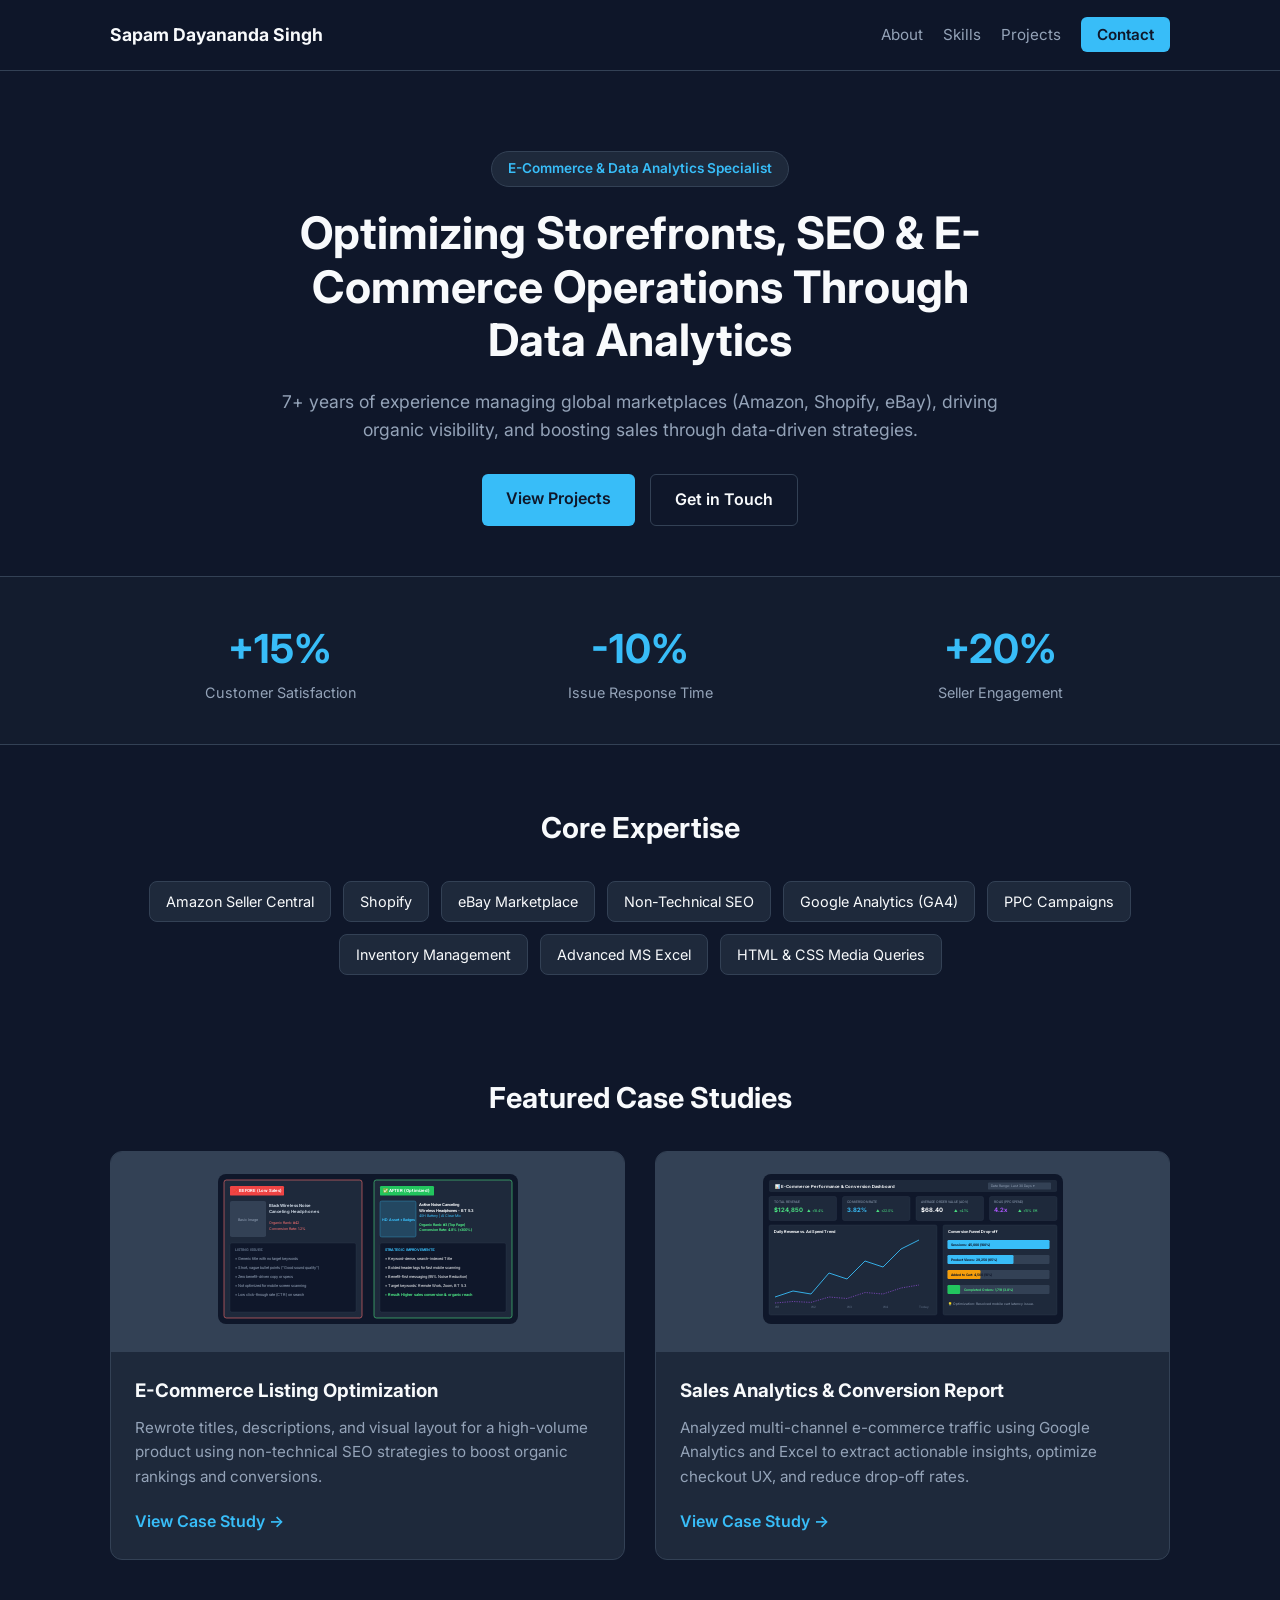
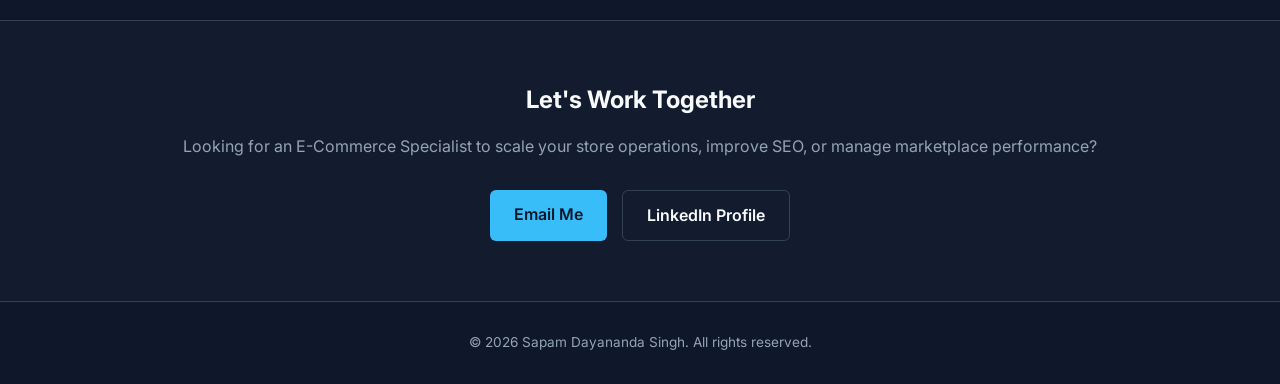
==== index.html @ 830c63ee "Add files via upload" ====
<!DOCTYPE html>
<html lang="en">
<head>
    <meta charset="UTF-8">
    <meta name="viewport" content="width=device-width, initial-scale=1.0">
    <title>Sapam Dayananda Singh | E-Commerce Specialist</title>
    <link rel="stylesheet" href="style.css">
    <!-- Google Fonts -->
    <link href="https://fonts.googleapis.com/css2?family=Inter:wght@300;400;600;700&display=swap" rel="stylesheet">
</head>
<body>

    <!-- Header / Navbar -->
    <header class="navbar">
        <div class="container nav-container">
            <a href="#" class="logo">Sapam Dayananda Singh</a>
            
            <!-- Mobile Menu Button -->
            <button class="mobile-toggle" aria-label="Toggle Menu" onclick="document.querySelector('.nav-links').classList.toggle('active')">
                &#9776;
            </button>

            <nav>
                <ul class="nav-links">
                    <li><a href="#about">About</a></li>
                    <li><a href="#skills">Skills</a></li>
                    <li><a href="#projects">Projects</a></li>
                    <li><a href="#contact" class="btn-nav">Contact</a></li>
                </ul>
            </nav>
        </div>
    </header>

    <!-- Hero Section -->
    <section class="hero" id="about">
        <div class="container hero-container">
            <span class="badge">E-Commerce & Data Analytics Specialist</span>
            <h1>Optimizing Storefronts, SEO & E-Commerce Operations Through Data Analytics</h1>
            <p>7+ years of experience managing global marketplaces (Amazon, Shopify, eBay), driving organic visibility, and boosting sales through data-driven strategies.</p>
            <div class="hero-btns">
                <a href="#projects" class="btn btn-primary">View Projects</a>
                <a href="#contact" class="btn btn-secondary">Get in Touch</a>
            </div>
        </div>
    </section>

    <!-- Metrics Bar -->
    <section class="metrics">
        <div class="container metrics-grid">
            <div class="metric-card">
                <h3>+15%</h3>
                <p>Customer Satisfaction</p>
            </div>
            <div class="metric-card">
                <h3>-10%</h3>
                <p>Issue Response Time</p>
            </div>
            <div class="metric-card">
                <h3>+20%</h3>
                <p>Seller Engagement</p>
            </div>
        </div>
    </section>

    <!-- Core Skills -->
    <section class="skills" id="skills">
        <div class="container">
            <h2 class="section-title">Core Expertise</h2>
            <div class="skills-tags">
                <span class="tag">Amazon Seller Central</span>
                <span class="tag">Shopify</span>
                <span class="tag">eBay Marketplace</span>
                <span class="tag">Non-Technical SEO</span>
                <span class="tag">Google Analytics (GA4)</span>
                <span class="tag">PPC Campaigns</span>
                <span class="tag">Inventory Management</span>
                <span class="tag">Advanced MS Excel</span>
                <span class="tag">HTML & CSS Media Queries</span>
            </div>
        </div>
    </section>

    <!-- Featured Projects / Case Studies -->
    <section class="projects" id="projects">
        <div class="container">
            <h2 class="section-title">Featured Case Studies</h2>
            <div class="projects-grid">

                <!-- Project 1 -->
                <div class="project-card">
                    <div class="project-img-placeholder">
                        <span><svg xmlns="http://www.w3.org/2000/svg" viewBox="0 0 1000 500" style="width: 100%; height: auto; border-radius: 8px; font-family: 'Inter', system-ui, sans-serif;">
  <!-- Background -->
  <rect width="1000" height="500" fill="#0f172a" rx="12"/>
  
  <!-- LEFT SIDE: BEFORE (Unoptimized) -->
  <g transform="translate(20, 20)">
    <!-- Card Container -->
    <rect width="460" height="460" fill="#1e293b" rx="8" stroke="#f87171" stroke-width="2"/>
    
    <!-- Header Badge -->
    <rect x="20" y="20" width="180" height="32" fill="#ef4444" rx="4"/>
    <text x="30" y="41" fill="#ffffff" font-size="14" font-weight="bold">❌ BEFORE (Low Sales)</text>
    
    <!-- Mock Product Image Placeholder -->
    <rect x="20" y="70" width="120" height="120" fill="#334155" rx="6"/>
    <text x="80" y="135" fill="#94a3b8" font-size="12" text-anchor="middle">Basic Image</text>
    
    <!-- Title -->
    <text x="150" y="90" fill="#cbd5e1" font-size="14" font-weight="bold">Black Wireless Noise</text>
    <text x="150" y="110" fill="#cbd5e1" font-size="14" font-weight="bold">Canceling Headphones</text>
    
    <!-- Weak Metrics -->
    <text x="150" y="145" fill="#f87171" font-size="12">Organic Rank: #42</text>
    <text x="150" y="165" fill="#f87171" font-size="12">Conversion Rate: 1.2%</text>
    
    <!-- Unoptimized Copy Box -->
    <rect x="20" y="210" width="420" height="230" fill="#0f172a" rx="6" stroke="#334155"/>
    <text x="35" y="235" fill="#64748b" font-size="12" font-weight="bold">LISTING ISSUES:</text>
    
    <text x="35" y="265" fill="#94a3b8" font-size="13">• Generic title with no target keywords</text>
    <text x="35" y="295" fill="#94a3b8" font-size="13">• Short, vague bullet points ("Good sound quality")</text>
    <text x="35" y="325" fill="#94a3b8" font-size="13">• Zero benefit-driven copy or specs</text>
    <text x="35" y="355" fill="#94a3b8" font-size="13">• Not optimized for mobile screen scanning</text>
    <text x="35" y="385" fill="#94a3b8" font-size="13">• Low click-through rate (CTR) on search</text>
  </g>
  
  <!-- RIGHT SIDE: AFTER (Optimized) -->
  <g transform="translate(520, 20)">
    <!-- Card Container -->
    <rect width="460" height="460" fill="#1e293b" rx="8" stroke="#4ade80" stroke-width="2"/>
    
    <!-- Header Badge -->
    <rect x="20" y="20" width="180" height="32" fill="#22c55e" rx="4"/>
    <text x="30" y="41" fill="#ffffff" font-size="14" font-weight="bold">✅ AFTER (Optimized)</text>
    
    <!-- Mock Product Image Placeholder -->
    <rect x="20" y="70" width="120" height="120" fill="#38bdf8" fill-opacity="0.2" stroke="#38bdf8" rx="6"/>
    <text x="80" y="135" fill="#38bdf8" font-size="12" font-weight="bold" text-anchor="middle">HD Asset + Badges</text>
    
    <!-- Title -->
    <text x="150" y="88" fill="#f8fafc" font-size="13" font-weight="bold">Active Noise Canceling</text>
    <text x="150" y="106" fill="#f8fafc" font-size="13" font-weight="bold">Wireless Headphones - BT 5.3</text>
    <text x="150" y="124" fill="#38bdf8" font-size="12">40H Battery | AI Clear Mic</text>
    
    <!-- Strong Metrics -->
    <text x="150" y="152" fill="#4ade80" font-size="12" font-weight="bold">Organic Rank: #3 (Top Page)</text>
    <text x="150" y="170" fill="#4ade80" font-size="12" font-weight="bold">Conversion Rate: 4.8% (+300%)</text>
    
    <!-- Optimized Copy Box -->
    <rect x="20" y="210" width="420" height="230" fill="#0f172a" rx="6" stroke="#334155"/>
    <text x="35" y="235" fill="#38bdf8" font-size="12" font-weight="bold">STRATEGIC IMPROVEMENTS:</text>
    
    <text x="35" y="265" fill="#f8fafc" font-size="13">• Keyword-dense, search-indexed Title</text>
    <text x="35" y="295" fill="#f8fafc" font-size="13">• Bolded header tags for fast mobile scanning</text>
    <text x="35" y="325" fill="#f8fafc" font-size="13">• Benefit-first messaging (95% Noise Reduction)</text>
    <text x="35" y="355" fill="#f8fafc" font-size="13">• Target keywords: Remote Work, Zoom, BT 5.3</text>
    <text x="35" y="385" fill="#4ade80" font-size="13" font-weight="bold">• Result: Higher sales conversion & organic reach</text>
  </g>
</svg></span>
                    </div>
                    <div class="project-content">
                        <h3>E-Commerce Listing Optimization</h3>
                        <p>Rewrote titles, descriptions, and visual layout for a high-volume product using non-technical SEO strategies to boost organic rankings and conversions.</p>
                        <a href="case-study-1.html" class="project-link">View Case Study &rarr;</a>
                    </div>
                </div>

                <!-- Project 2 -->
                <div class="project-card">
                    <div class="project-img-placeholder">
                        <span><svg xmlns="http://www.w3.org/2000/svg" viewBox="0 0 1000 500" style="width: 100%; height: auto; border-radius: 8px; font-family: 'Inter', system-ui, sans-serif;">
  <!-- Dashboard Background -->
  <rect width="1000" height="500" fill="#0f172a" rx="12"/>
  
  <!-- Top Navigation Bar Placeholder -->
  <rect x="20" y="20" width="960" height="40" fill="#1e293b" rx="6"/>
  <text x="40" y="45" fill="#f8fafc" font-size="14" font-weight="bold">📊 E-Commerce Performance &amp; Conversion Dashboard</text>
  <rect x="750" y="28" width="210" height="24" fill="#334155" rx="4"/>
  <text x="760" y="44" fill="#94a3b8" font-size="11">Date Range: Last 30 Days ▾</text>

  <!-- KPI CARDS -->
  <!-- KPI 1 -->
  <rect x="20" y="75" width="225" height="80" fill="#1e293b" rx="6" stroke="#334155"/>
  <text x="35" y="95" fill="#94a3b8" font-size="11">TOTAL REVENUE</text>
  <text x="35" y="125" fill="#4ade80" font-size="20" font-weight="bold">$124,850</text>
  <text x="145" y="125" fill="#4ade80" font-size="12">▲ +18.4%</text>

  <!-- KPI 2 -->
  <rect x="265" y="75" width="225" height="80" fill="#1e293b" rx="6" stroke="#334155"/>
  <text x="280" y="95" fill="#94a3b8" font-size="11">CONVERSION RATE</text>
  <text x="280" y="125" fill="#38bdf8" font-size="20" font-weight="bold">3.82%</text>
  <text x="375" y="125" fill="#4ade80" font-size="12">▲ +22.0%</text>

  <!-- KPI 3 -->
  <rect x="510" y="75" width="225" height="80" fill="#1e293b" rx="6" stroke="#334155"/>
  <text x="525" y="95" fill="#94a3b8" font-size="11">AVERAGE ORDER VALUE (AOV)</text>
  <text x="525" y="125" fill="#f8fafc" font-size="20" font-weight="bold">$68.40</text>
  <text x="635" y="125" fill="#4ade80" font-size="12">▲ +4.1%</text>

  <!-- KPI 4 -->
  <rect x="755" y="75" width="225" height="80" fill="#1e293b" rx="6" stroke="#334155"/>
  <text x="770" y="95" fill="#94a3b8" font-size="11">ROAS (PPC SPEND)</text>
  <text x="770" y="125" fill="#a855f7" font-size="20" font-weight="bold">4.2x</text>
  <text x="850" y="125" fill="#4ade80" font-size="12">▲ +15% Eff.</text>

  <!-- CHART 1: Sales Trend (Line Chart Visual) -->
  <rect x="20" y="170" width="560" height="300" fill="#1e293b" rx="6" stroke="#334155"/>
  <text x="35" y="195" fill="#f8fafc" font-size="13" font-weight="bold">Daily Revenue vs. Ad Spend Trend</text>
  
  <!-- Line chart path -->
  <polyline points="40,410 100,390 160,400 220,330 280,350 340,290 400,310 460,250 520,220" fill="none" stroke="#38bdf8" stroke-width="3"/>
  <polyline points="40,430 100,425 160,428 220,410 280,415 340,395 400,400 460,380 520,370" fill="none" stroke="#a855f7" stroke-width="2" stroke-dasharray="4"/>
  
  <!-- Chart Labels -->
  <text x="40" y="445" fill="#64748b" font-size="10">W1</text>
  <text x="160" y="445" fill="#64748b" font-size="10">W2</text>
  <text x="280" y="445" fill="#64748b" font-size="10">W3</text>
  <text x="400" y="445" fill="#64748b" font-size="10">W4</text>
  <text x="520" y="445" fill="#64748b" font-size="10">Today</text>

  <!-- CHART 2: Conversion Funnel (Bar Visual) -->
  <rect x="600" y="170" width="380" height="300" fill="#1e293b" rx="6" stroke="#334155"/>
  <text x="615" y="195" fill="#f8fafc" font-size="13" font-weight="bold">Conversion Funnel Drop-off</text>

  <!-- Funnel Bars -->
  <!-- Sessions -->
  <rect x="615" y="220" width="340" height="30" fill="#334155" rx="4"/>
  <rect x="615" y="220" width="340" height="30" fill="#38bdf8" rx="4"/>
  <text x="625" y="240" fill="#0f172a" font-size="11" font-weight="bold">Sessions: 45,000 (100%)</text>

  <!-- Product Views -->
  <rect x="615" y="270" width="340" height="30" fill="#334155" rx="4"/>
  <rect x="615" y="270" width="220" height="30" fill="#38bdf8" rx="4"/>
  <text x="625" y="290" fill="#0f172a" font-size="11" font-weight="bold">Product Views: 29,250 (65%)</text>

  <!-- Add to Cart -->
  <rect x="615" y="320" width="340" height="30" fill="#334155" rx="4"/>
  <rect x="615" y="320" width="110" height="30" fill="#f59e0b" rx="4"/>
  <text x="625" y="340" fill="#0f172a" font-size="11" font-weight="bold">Added to Cart: 4,500 (10%)</text>

  <!-- Purchase -->
  <rect x="615" y="370" width="340" height="30" fill="#334155" rx="4"/>
  <rect x="615" y="370" width="42" height="30" fill="#22c55e" rx="4"/>
  <text x="670" y="390" fill="#4ade80" font-size="11" font-weight="bold">Completed Orders: 1,719 (3.8%)</text>

  <text x="615" y="435" fill="#94a3b8" font-size="11">💡 Optimization: Resolved mobile cart latency issue.</text>
</svg></span>
                    </div>
                    <div class="project-content">
                        <h3>Sales Analytics & Conversion Report</h3>
                        <p>Analyzed multi-channel e-commerce traffic using Google Analytics and Excel to extract actionable insights, optimize checkout UX, and reduce drop-off rates.</p>
                        <a href="case-study-2.html" class="project-link">View Case Study &rarr;</a>
                    </div>
                </div>

            </div>
        </div>
    </section>

    <!-- Contact Section -->
    <section class="contact" id="contact">
        <div class="container contact-container">
            <h2>Let's Work Together</h2>
            <p>Looking for an E-Commerce Specialist to scale your store operations, improve SEO, or manage marketplace performance?</p>
            <div class="contact-links">
                <a href="mailto:dayanandaspm@gmail.com" class="btn btn-primary">Email Me</a>
                <a href="https://www.linkedin.com/in/sapam-dayananda-a18248111/" target="_blank" class="btn btn-secondary">LinkedIn Profile</a>
            </div>
        </div>
    </section>

    <!-- Footer -->
    <footer>
        <div class="container">
            <p>&copy; 2026 Sapam Dayananda Singh. All rights reserved.</p>
        </div>
    </footer>

</body>
</html>
---- style.css ----
/* --- CSS Reset & Variables --- */
* {
    margin: 0;
    padding: 0;
    box-sizing: border-box;
}

:root {
    --bg-dark: #0f172a;
    --bg-card: #1e293b;
    --primary-blue: #38bdf8;
    --primary-hover: #0284c7;
    --text-main: #f8fafc;
    --text-muted: #94a3b8;
    --border-color: #334155;
    --font-main: 'Inter', sans-serif;
}

body {
    background-color: var(--bg-dark);
    color: var(--text-main);
    font-family: var(--font-main);
    line-height: 1.6;
}

.container {
    max-width: 1100px;
    margin: 0 auto;
    padding: 0 20px;
}

/* --- Header / Navbar --- */
.navbar {
    background-color: rgba(15, 23, 42, 0.95);
    position: sticky;
    top: 0;
    backdrop-filter: blur(8px);
    border-bottom: 1px solid var(--border-color);
    z-index: 100;
}

.nav-container {
    display: flex;
    justify-content: space-between;
    align-items: center;
    height: 70px;
}

.logo {
    color: var(--text-main);
    font-weight: 700;
    font-size: 1.1rem;
    text-decoration: none;
}

.nav-links {
    display: flex;
    list-style: none;
    gap: 20px;
    align-items: center;
}

.nav-links a {
    color: var(--text-muted);
    text-decoration: none;
    font-size: 0.95rem;
    transition: color 0.3s;
}

.nav-links a:hover {
    color: var(--primary-blue);
}

.btn-nav {
    background: var(--primary-blue);
    color: var(--bg-dark) !important;
    padding: 8px 16px;
    border-radius: 6px;
    font-weight: 600;
}

.mobile-toggle {
    display: none;
    background: none;
    border: none;
    color: var(--text-main);
    font-size: 1.8rem;
    cursor: pointer;
}

/* --- Hero Section --- */
.hero {
    padding: 80px 0 50px;
    text-align: center;
}

.hero-container {
    max-width: 800px;
}

.badge {
    background-color: var(--bg-card);
    color: var(--primary-blue);
    border: 1px solid var(--border-color);
    padding: 6px 16px;
    border-radius: 20px;
    font-size: 0.85rem;
    font-weight: 600;
    display: inline-block;
    margin-bottom: 20px;
}

.hero h1 {
    font-size: 2.8rem;
    line-height: 1.2;
    margin-bottom: 20px;
}

.hero p {
    color: var(--text-muted);
    font-size: 1.1rem;
    margin-bottom: 30px;
}

.hero-btns {
    display: flex;
    justify-content: center;
    gap: 15px;
}

.btn {
    padding: 12px 24px;
    border-radius: 6px;
    text-decoration: none;
    font-weight: 600;
    transition: all 0.3s;
    display: inline-block;
    text-align: center;
}

.btn-primary {
    background-color: var(--primary-blue);
    color: var(--bg-dark);
}

.btn-primary:hover {
    background-color: var(--primary-hover);
}

.btn-secondary {
    border: 1px solid var(--border-color);
    color: var(--text-main);
}

.btn-secondary:hover {
    background-color: var(--bg-card);
}

/* --- Metrics Section --- */
.metrics {
    padding: 40px 0;
    border-top: 1px solid var(--border-color);
    border-bottom: 1px solid var(--border-color);
    background-color: rgba(30, 41, 59, 0.3);
}

.metrics-grid {
    display: grid;
    grid-template-columns: repeat(3, 1fr);
    text-align: center;
    gap: 20px;
}

.metric-card h3 {
    font-size: 2.5rem;
    color: var(--primary-blue);
}

.metric-card p {
    color: var(--text-muted);
    font-size: 0.9rem;
}

/* --- Skills Section --- */
.skills {
    padding: 60px 0;
}

.section-title {
    font-size: 1.8rem;
    margin-bottom: 30px;
    text-align: center;
}

.skills-tags {
    display: flex;
    flex-wrap: wrap;
    gap: 12px;
    justify-content: center;
}

.tag {
    background-color: var(--bg-card);
    border: 1px solid var(--border-color);
    padding: 8px 16px;
    border-radius: 8px;
    font-size: 0.9rem;
    color: var(--text-main);
}

/* --- Projects Section --- */
.projects {
    padding: 40px 0 60px;
}

.projects-grid {
    display: grid;
    grid-template-columns: repeat(2, 1fr);
    gap: 30px;
}

.project-card {
    background-color: var(--bg-card);
    border: 1px solid var(--border-color);
    border-radius: 12px;
    overflow: hidden;
}

.project-img-placeholder {
    height: 200px;
    background-color: #334155;
    display: flex;
    align-items: center;
    justify-content: center;
    color: var(--text-muted);
    font-size: 0.85rem;
    padding: 10px;
    text-align: center;
}

.project-content {
    padding: 24px;
}

.project-content h3 {
    margin-bottom: 10px;
}

.project-content p {
    color: var(--text-muted);
    font-size: 0.95rem;
    margin-bottom: 20px;
}

.project-link {
    color: var(--primary-blue);
    text-decoration: none;
    font-weight: 600;
}

/* --- Contact & Footer --- */
.contact {
    padding: 60px 0;
    text-align: center;
    background-color: rgba(30, 41, 59, 0.3);
    border-top: 1px solid var(--border-color);
}

.contact-container p {
    color: var(--text-muted);
    margin: 15px 0 30px;
}

.contact-links {
    display: flex;
    justify-content: center;
    gap: 15px;
}

footer {
    padding: 30px 0;
    text-align: center;
    color: var(--text-muted);
    font-size: 0.85rem;
    border-top: 1px solid var(--border-color);
}

/* ==========================================================================
   MOBILE & TABLET RESPONSIVE CSS MEDIA QUERIES
   ========================================================================== */

@media (max-width: 768px) {
    /* Mobile Navigation */
    .mobile-toggle {
        display: block; /* Show hamburger menu button */
    }

    .nav-links {
        display: none; /* Hide menu by default on phone */
        flex-direction: column;
        position: absolute;
        top: 70px;
        left: 0;
        width: 100%;
        background-color: var(--bg-card);
        border-bottom: 1px solid var(--border-color);
        padding: 20px 0;
        gap: 15px;
    }

    .nav-links.active {
        display: flex; /* Show menu when toggle button is clicked */
    }

    /* Hero adjustments */
    .hero {
        padding: 50px 0 30px;
    }

    .hero h1 {
        font-size: 2rem;
    }

    .hero p {
        font-size: 0.95rem;
    }

    .hero-btns {
        flex-direction: column; /* Stack buttons vertically on small screens */
        gap: 10px;
    }

    .btn {
        width: 100%; /* Full width touch-friendly buttons */
    }

    /* Metrics & Project Grids Stack vertically */
    .metrics-grid {
        grid-template-columns: 1fr;
        gap: 25px;
    }

    .projects-grid {
        grid-template-columns: 1fr;
        gap: 20px;
    }

    /* Skills Adjustments */
    .skills-tags {
        justify-content: flex-start; /* Left align tags for better scrolling */
    }

    .tag {
        font-size: 0.8rem;
        padding: 6px 12px;
    }

    /* Contact Links stack vertically */
    .contact-links {
        flex-direction: column;
        gap: 10px;
    }
}

/* case-study-1 CSS*/
/* ==========================================================================
   CASE STUDY PAGE STYLES
   ========================================================================== */

.cs-hero {
    padding: 60px 0 40px;
    background-color: rgba(30, 41, 59, 0.4);
    border-bottom: 1px solid var(--border-color);
}

.cs-subtitle {
    color: var(--text-muted);
    font-size: 1.1rem;
    margin-top: 10px;
    max-width: 700px;
}

.cs-meta-grid {
    display: grid;
    grid-template-columns: repeat(3, 1fr);
    gap: 20px;
    margin-top: 30px;
    padding-top: 20px;
    border-top: 1px solid var(--border-color);
}

.meta-item h4 {
    color: var(--primary-blue);
    font-size: 0.85rem;
    text-transform: uppercase;
    letter-spacing: 0.5px;
}

.meta-item p {
    font-size: 0.95rem;
    font-weight: 600;
}

.cs-content {
    padding: 60px 0;
}

.cs-section {
    margin-bottom: 50px;
}

.cs-section h2 {
    font-size: 1.6rem;
    margin-bottom: 20px;
    color: var(--text-main);
}

/* Comparison Grid (Before vs After) */
.comparison-grid {
    display: grid;
    grid-template-columns: 1fr 1fr;
    gap: 30px;
}

.compare-card {
    background-color: var(--bg-card);
    border: 1px solid var(--border-color);
    border-radius: 12px;
    overflow: hidden;
}

.card-header {
    padding: 15px 20px;
    border-bottom: 1px solid var(--border-color);
    background-color: rgba(15, 23, 42, 0.5);
}

.status-badge {
    font-weight: 700;
    font-size: 0.85rem;
}

.status-badge.before { color: #f87171; }
.status-badge.after { color: #4ade80; }

.card-body {
    padding: 20px;
}

.card-body h4 {
    font-size: 0.9rem;
    color: var(--primary-blue);
    margin-top: 15px;
    margin-bottom: 5px;
}

.copy-block {
    background-color: rgba(15, 23, 42, 0.6);
    padding: 12px 15px;
    border-radius: 6px;
    font-size: 0.9rem;
    border-left: 3px solid var(--border-color);
}

.copy-block.highlight {
    border-left-color: #4ade80;
}

.copy-block ul {
    padding-left: 18px;
    margin-top: 8px;
}

.copy-block li {
    margin-bottom: 8px;
}

.flaws-list, .seo-tags {
    margin-top: 20px;
    font-size: 0.85rem;
}

.flaws-list ul {
    padding-left: 18px;
    color: #f87171;
    margin-top: 5px;
}

.seo-tags {
    display: flex;
    flex-wrap: wrap;
    gap: 8px;
    align-items: center;
}

.mini-tag {
    background-color: rgba(56, 189, 248, 0.15);
    color: var(--primary-blue);
    padding: 4px 10px;
    border-radius: 4px;
    font-size: 0.75rem;
}

/* Strategy Items */
.strategy-list {
    display: grid;
    grid-template-columns: repeat(3, 1fr);
    gap: 20px;
}

.strategy-item {
    background-color: var(--bg-card);
    border: 1px solid var(--border-color);
    padding: 20px;
    border-radius: 8px;
}

.strategy-item h3 {
    font-size: 1rem;
    color: var(--primary-blue);
    margin-bottom: 10px;
}

.strategy-item p {
    font-size: 0.9rem;
    color: var(--text-muted);
}

.cs-footer-cta {
    text-align: center;
    background-color: var(--bg-card);
    border: 1px solid var(--border-color);
    padding: 40px 20px;
    border-radius: 12px;
    margin-top: 40px;
}

.cs-footer-cta h3 {
    font-size: 1.5rem;
    margin-bottom: 10px;
}

.cs-footer-cta p {
    color: var(--text-muted);
    margin-bottom: 20px;
}

/* Case Study Mobile Responsive Styles */
@media (max-width: 768px) {
    .cs-meta-grid, .comparison-grid, .strategy-list {
        grid-template-columns: 1fr;
        gap: 20px;
    }
}
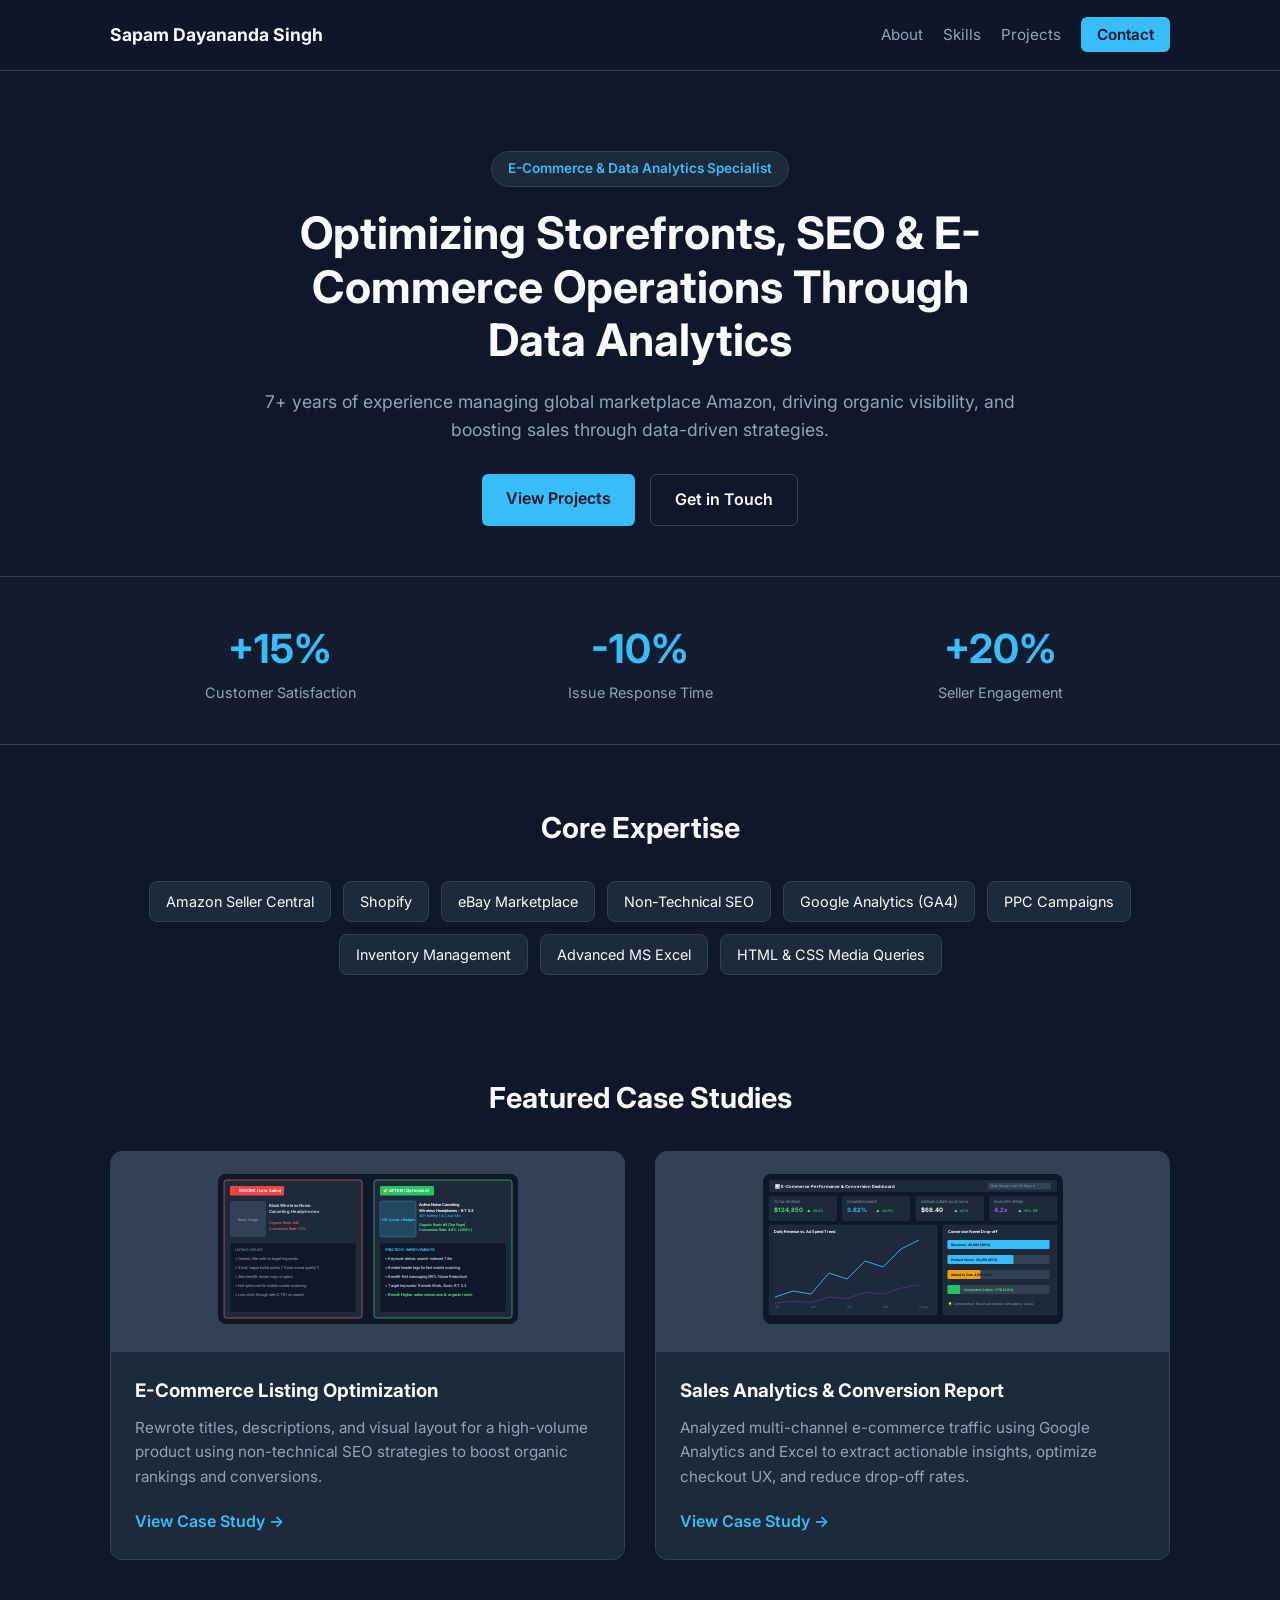
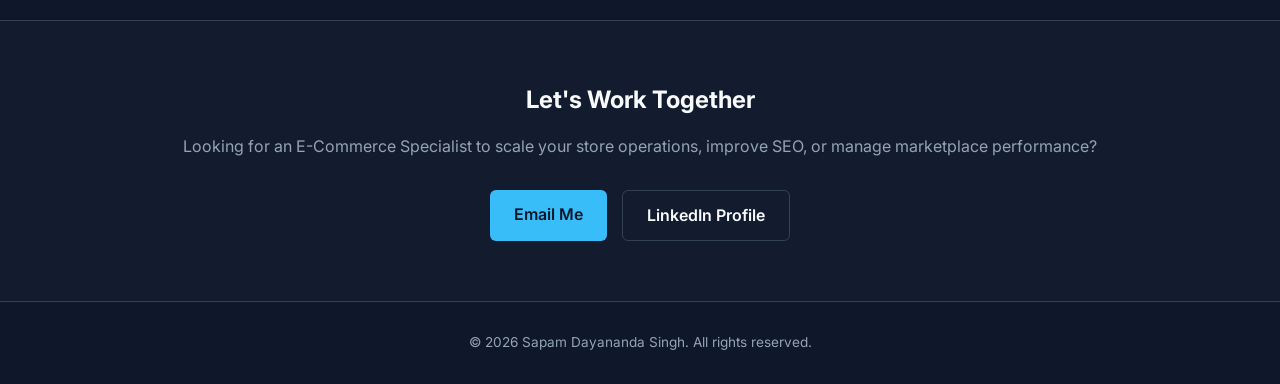
==== commit 4c7bc319: "Update index.html" ====
--- a/index.html
+++ b/index.html
@@ -36,7 +36,7 @@
         <div class="container hero-container">
             <span class="badge">E-Commerce & Data Analytics Specialist</span>
             <h1>Optimizing Storefronts, SEO & E-Commerce Operations Through Data Analytics</h1>
-            <p>7+ years of experience managing global marketplaces (Amazon, Shopify, eBay), driving organic visibility, and boosting sales through data-driven strategies.</p>
+            <p>7+ years of experience managing global marketplace Amazon, driving organic visibility, and boosting sales through data-driven strategies.</p>
             <div class="hero-btns">
                 <a href="#projects" class="btn btn-primary">View Projects</a>
                 <a href="#contact" class="btn btn-secondary">Get in Touch</a>
@@ -278,4 +278,4 @@
     </footer>
 
 </body>
-</html>+</html>
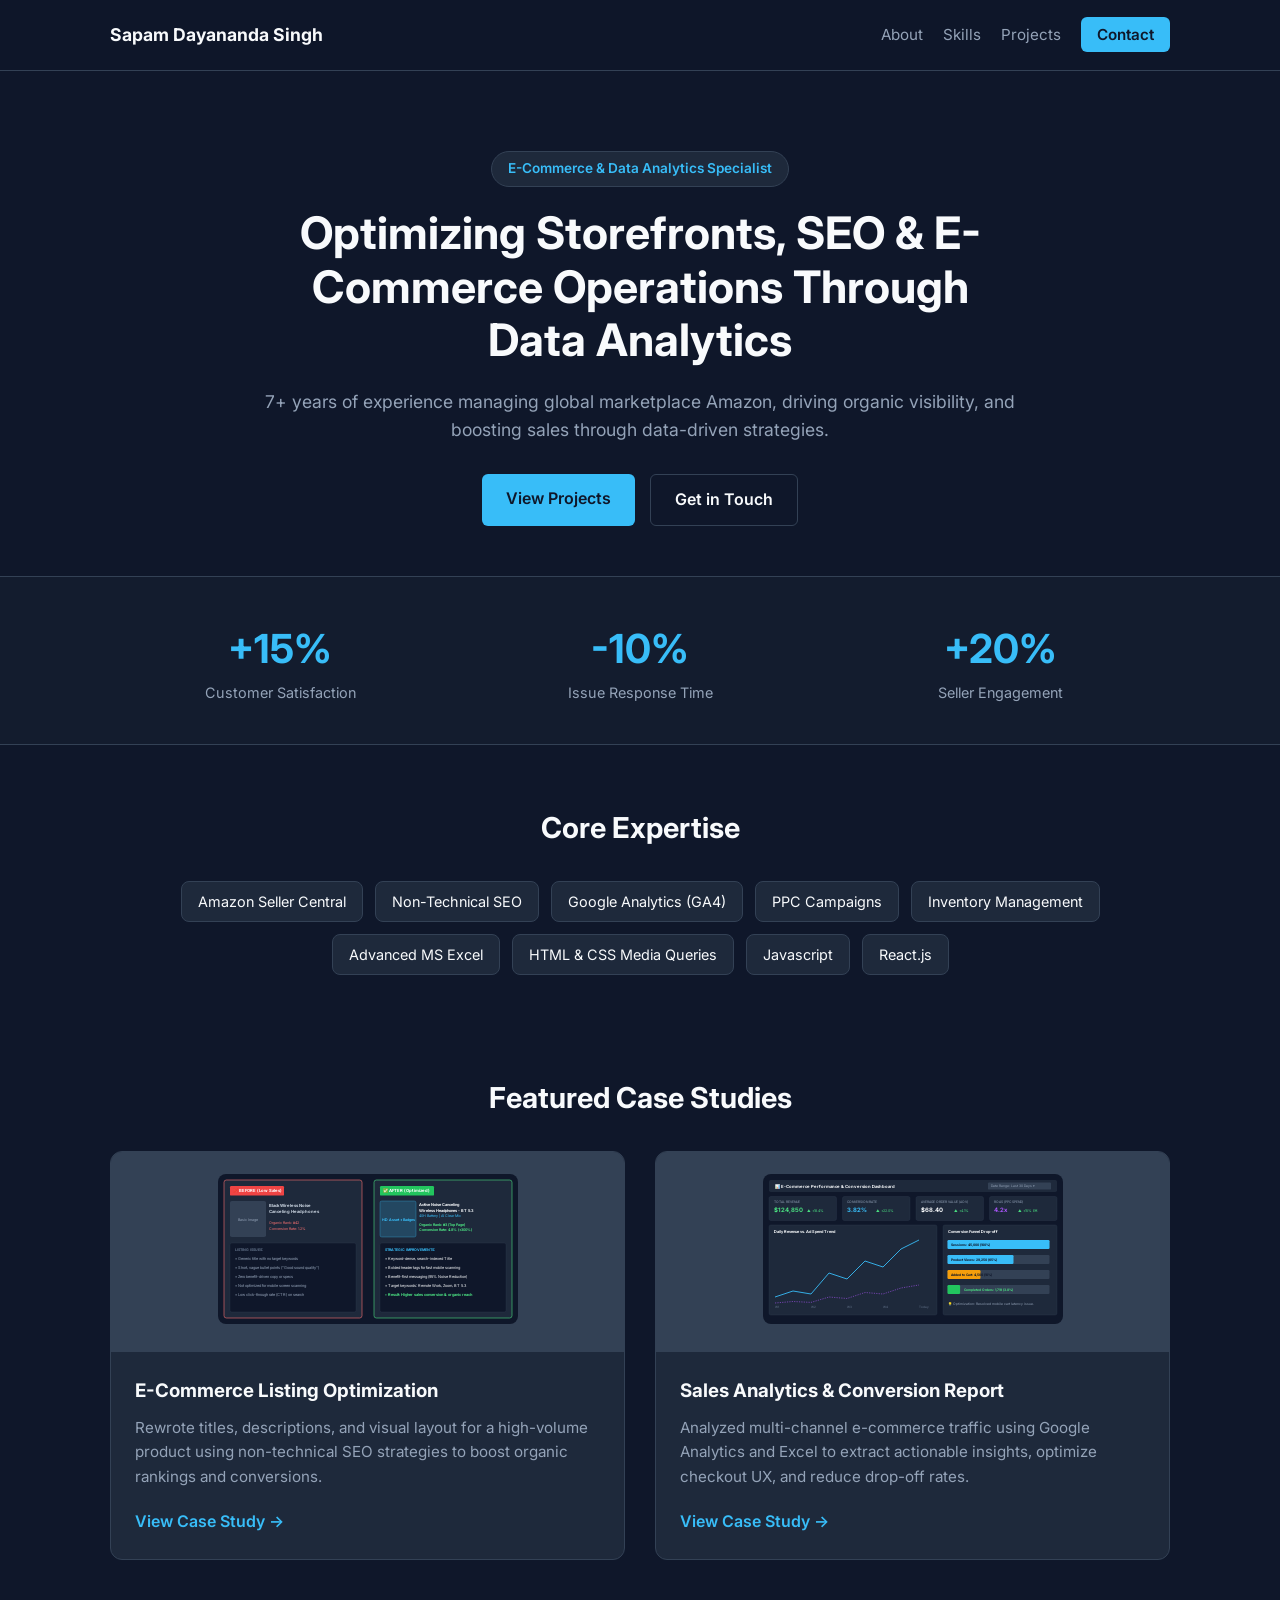
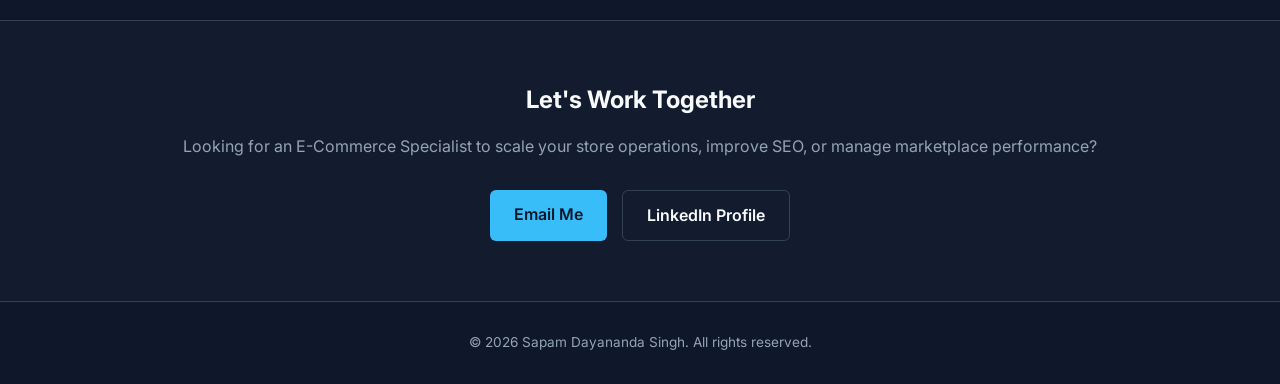
==== commit 7f96dac8: "Update index.html" ====
--- a/index.html
+++ b/index.html
@@ -68,14 +68,15 @@
             <h2 class="section-title">Core Expertise</h2>
             <div class="skills-tags">
                 <span class="tag">Amazon Seller Central</span>
-                <span class="tag">Shopify</span>
-                <span class="tag">eBay Marketplace</span>
                 <span class="tag">Non-Technical SEO</span>
                 <span class="tag">Google Analytics (GA4)</span>
                 <span class="tag">PPC Campaigns</span>
                 <span class="tag">Inventory Management</span>
                 <span class="tag">Advanced MS Excel</span>
                 <span class="tag">HTML & CSS Media Queries</span>
+                 <span class="tag">Javascript</span>
+                <span class="tag">React.js</span>
+                
             </div>
         </div>
     </section>
@@ -162,7 +163,7 @@
                     <div class="project-content">
                         <h3>E-Commerce Listing Optimization</h3>
                         <p>Rewrote titles, descriptions, and visual layout for a high-volume product using non-technical SEO strategies to boost organic rankings and conversions.</p>
-                        <a href="case-study-1.html" class="project-link">View Case Study &rarr;</a>
+                        <a href="case-study.html" class="project-link">View Case Study →</a>
                     </div>
                 </div>
 
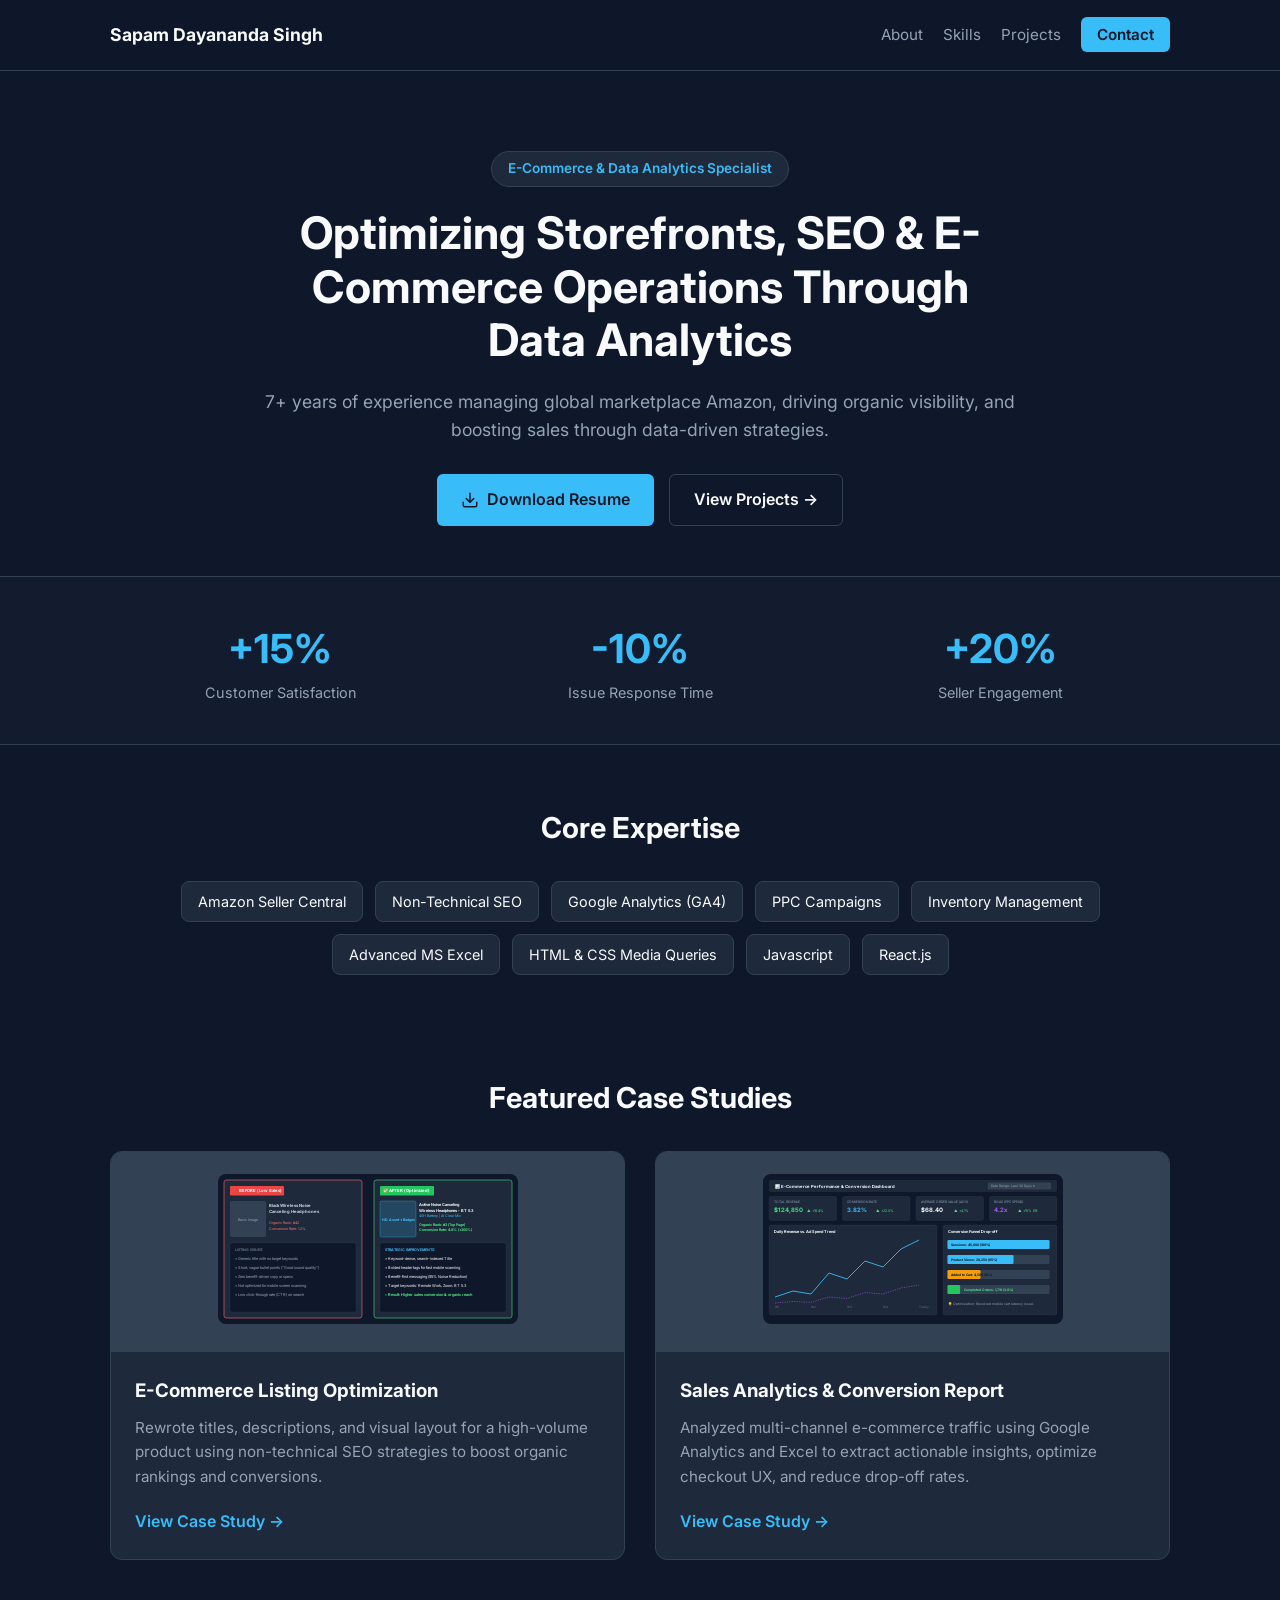
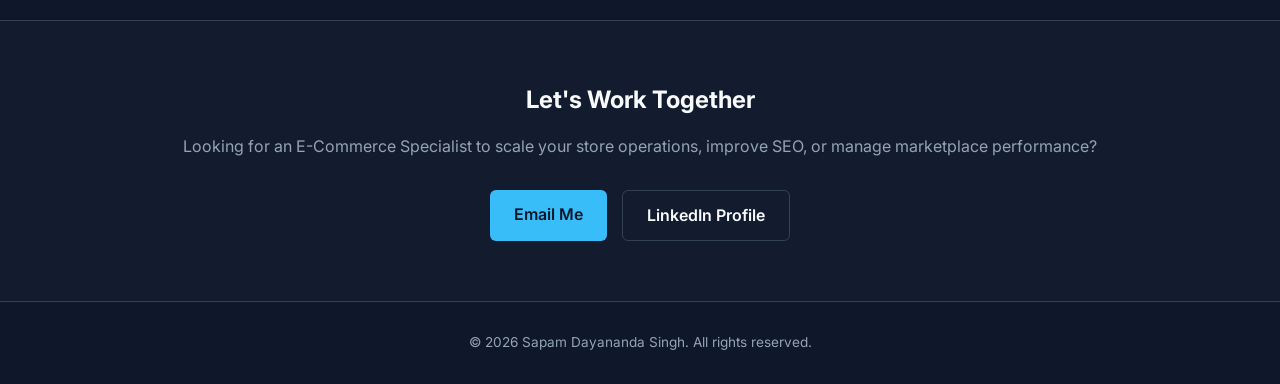
==== commit 5c9a9636: "Update index.html" ====
--- a/index.html
+++ b/index.html
@@ -37,9 +37,21 @@
             <span class="badge">E-Commerce & Data Analytics Specialist</span>
             <h1>Optimizing Storefronts, SEO & E-Commerce Operations Through Data Analytics</h1>
             <p>7+ years of experience managing global marketplace Amazon, driving organic visibility, and boosting sales through data-driven strategies.</p>
+            
+            <!-- Hero Action Buttons -->
             <div class="hero-btns">
-                <a href="#projects" class="btn btn-primary">View Projects</a>
-                <a href="#contact" class="btn btn-secondary">Get in Touch</a>
+                <!-- Resume Download Button -->
+                <a href="resume.pdf" download="Sapam_Dayananda_Singh_Resume.pdf" class="btn btn-primary" style="display: inline-flex; align-items: center; gap: 8px;">
+                    <svg width="18" height="18" viewBox="0 0 24 24" fill="none" stroke="currentColor" stroke-width="2" stroke-linecap="round" stroke-linejoin="round">
+                        <path d="M21 15v4a2 2 0 0 1-2 2H5a2 2 0 0 1-2-2v-4"></path>
+                        <polyline points="7 10 12 15 17 10"></polyline>
+                        <line x1="12" y1="15" x2="12" y2="3"></line>
+                    </svg>
+                    Download Resume
+                </a>
+
+                <!-- Secondary View Projects Button -->
+                <a href="#projects" class="btn btn-secondary">View Projects →</a>
             </div>
         </div>
     </section>
@@ -74,9 +86,8 @@
                 <span class="tag">Inventory Management</span>
                 <span class="tag">Advanced MS Excel</span>
                 <span class="tag">HTML & CSS Media Queries</span>
-                 <span class="tag">Javascript</span>
+                <span class="tag">Javascript</span>
                 <span class="tag">React.js</span>
-                
             </div>
         </div>
     </section>
@@ -163,7 +174,7 @@
                     <div class="project-content">
                         <h3>E-Commerce Listing Optimization</h3>
                         <p>Rewrote titles, descriptions, and visual layout for a high-volume product using non-technical SEO strategies to boost organic rankings and conversions.</p>
-                        <a href="case-study.html" class="project-link">View Case Study →</a>
+                        <a href="case-study-1.html" class="project-link">View Case Study →</a>
                     </div>
                 </div>
 
@@ -251,7 +262,7 @@
                     <div class="project-content">
                         <h3>Sales Analytics & Conversion Report</h3>
                         <p>Analyzed multi-channel e-commerce traffic using Google Analytics and Excel to extract actionable insights, optimize checkout UX, and reduce drop-off rates.</p>
-                        <a href="case-study-2.html" class="project-link">View Case Study &rarr;</a>
+                        <a href="case-study-2.html" class="project-link">View Case Study →</a>
                     </div>
                 </div>
 
